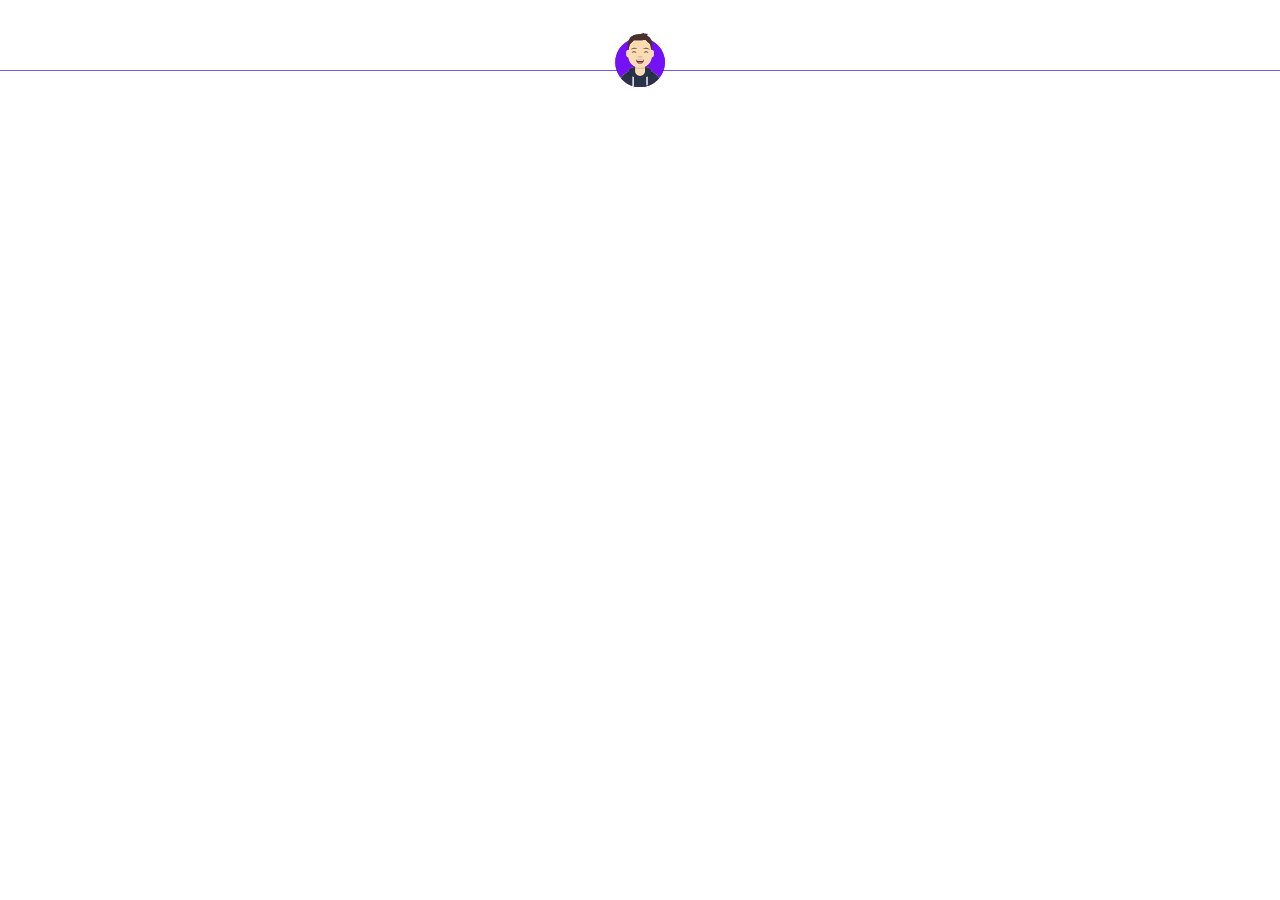
==== contact.html @ 0348c222 "." ====
<!DOCTYPE html>
<html lang="en">

<head>
    <meta charset="UTF-8">
    <meta name="viewport" content="width=device-width, initial-scale=1.0">
    <title>Contact..@anshuman-rath</title>
    <link rel="stylesheet" href="/css/contact/contact.css">
</head>

<body>
    <nav>
        <div id="navimg">
            <img src="/data/intro/mf-avatar.svg" alt="Anshuman Rath">
        </div>
    </nav>
</body>

</html>
---- css/contact/contact.css ----
*{
    margin: 0;
    padding: 0;
}
body{
    background-color: #ffffff;
}
nav{
    width: 100%;
    height: 70px;
    /* background-color: aqua; */
    display: flex;
    align-items: center;
    justify-content: center;
    
    border-bottom: 0.0001px solid #695de8;
}
#navimg {
    width: 50px;
    height: 50px;
    /* background-color: blue; */
    margin-top: 45px;
}
#navimg img{
    width:100%;
}
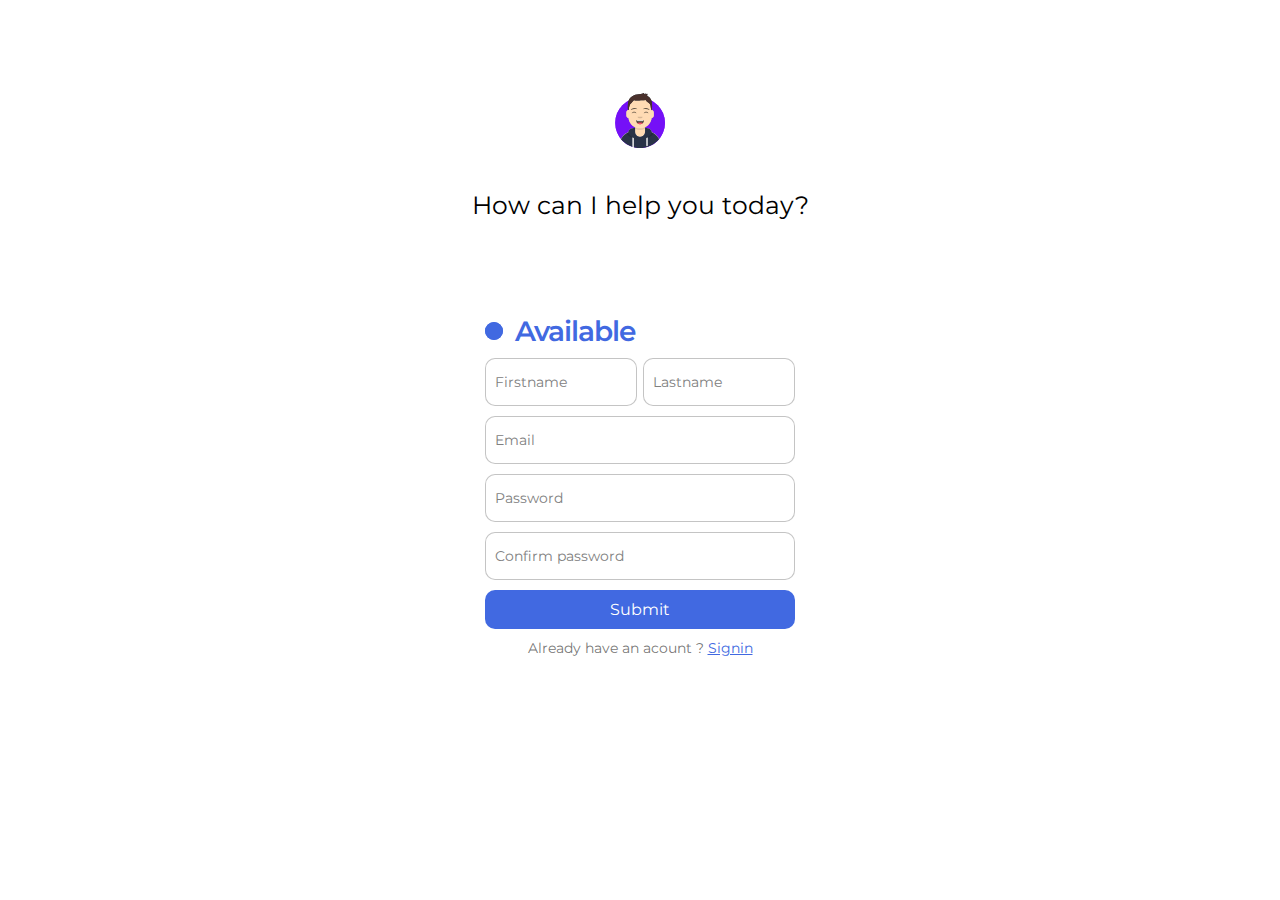
==== commit e06ec07c: "." ====
--- a/contact.html
+++ b/contact.html
@@ -10,10 +10,51 @@
 
 <body>
     <nav>
+        <div id="navbtns">
+            <!-- <a href="">Start a Project?</a> -->
+            <a href="index.html"><i class="fa-solid fa-xmark"></i></a>
+        </div>
         <div id="navimg">
             <img src="/data/intro/mf-avatar.svg" alt="Anshuman Rath">
         </div>
     </nav>
+
+    <div id="msg">
+        <span>How can I help you today?</span>
+    </div>
+    <div id="hiform">
+        <form class="form">
+            <p class="title">Available </p>
+            <!-- <p class="message">Signup now and get full access to our app. </p> -->
+                <div class="flex">
+                <label>
+                    <input required="" placeholder="" type="text" class="input">
+                    <span>Firstname</span>
+                </label>
+        
+                <label>
+                    <input required="" placeholder="" type="text" class="input">
+                    <span>Lastname</span>
+                </label>
+            </div>  
+                    
+            <label>
+                <input required="" placeholder="" type="email" class="input">
+                <span>Email</span>
+            </label> 
+                
+            <label>
+                <input required="" placeholder="" type="password" class="input">
+                <span>Password</span>
+            </label>
+            <label>
+                <input required="" placeholder="" type="password" class="input">
+                <span>Confirm password</span>
+            </label>
+            <button class="submit">Submit</button>
+            <p class="signin">Already have an acount ? <a href="#">Signin</a> </p>
+        </form>
+    </div>
 </body>
 
 </html>--- a/css/contact/contact.css
+++ b/css/contact/contact.css
@@ -1,26 +1,207 @@
+@import url('https://fonts.googleapis.com/css2?family=Montserrat:ital,wght@0,100..900;1,100..900&display=swap');
+
 *{
     margin: 0;
     padding: 0;
+    box-sizing: border-box;
+    font-family: "Montserrat", sans-serif;
+    scroll-behavior: smooth;
 }
 body{
     background-color: #ffffff;
 }
 nav{
     width: 100%;
-    height: 70px;
+    height: 150px;
     /* background-color: aqua; */
     display: flex;
+    flex-direction: column;
     align-items: center;
     justify-content: center;
-    
-    border-bottom: 0.0001px solid #695de8;
+    /* border-bottom: 0.0001px solid #695de8; */
+    padding: 30px;
+}
+#navbtns {
+    width: 100%;
+    height: 150px;
+    display: flex;
+    align-items: center;
+    justify-content: end;
+    gap: 10px;
+    /* background-color: antiquewhite; */
+}
+#navbtns a{
+    /* padding: 10px; */
+    /* background-color:#695de8 ; */
+    color: #695de8;
+    text-decoration: none;
+    border-radius: 15px;
+    /* color: aliceblue; */
+    font-size: 30px;
+    padding-right: 20px;
+
 }
 #navimg {
     width: 50px;
-    height: 50px;
+    height: 30%;
     /* background-color: blue; */
-    margin-top: 45px;
+    /* padding-bottom: 45px; */
 }
 #navimg img{
     width:100%;
-}+}
+
+#msg{
+    margin-top: 25px;
+    width: 100%;
+    height: 60px;
+    /* background-color: aqua; */
+    display: flex;
+    justify-content: center;
+    align-items: center;
+}
+#msg span{
+    font-size: 25px;
+}
+
+
+#hiform{
+    width: 100%;
+    height: 500px;
+    /* background-color: blueviolet; */
+    display: flex;
+    flex-direction: column;
+    align-items: center;
+    justify-content: center;
+}
+
+.form {
+    display: flex;
+    flex-direction: column;
+    gap: 10px;
+    max-width: 350px;
+    background-color: #fff;
+    padding: 20px;
+    border-radius: 20px;
+    position: relative;
+  }
+  
+  .title {
+    font-size: 28px;
+    color: royalblue;
+    font-weight: 600;
+    letter-spacing: -1px;
+    position: relative;
+    display: flex;
+    align-items: center;
+    padding-left: 30px;
+  }
+  
+  .title::before,.title::after {
+    position: absolute;
+    content: "";
+    height: 16px;
+    width: 16px;
+    border-radius: 50%;
+    left: 0px;
+    background-color: royalblue;
+  }
+  
+  .title::before {
+    width: 18px;
+    height: 18px;
+    background-color: royalblue;
+  }
+  
+  .title::after {
+    width: 18px;
+    height: 18px;
+    animation: pulse 1s linear infinite;
+  }
+  
+  .message, .signin {
+    color: rgba(88, 87, 87, 0.822);
+    font-size: 14px;
+  }
+  
+  .signin {
+    text-align: center;
+  }
+  
+  .signin a {
+    color: royalblue;
+  }
+  
+  .signin a:hover {
+    text-decoration: underline royalblue;
+  }
+  
+  .flex {
+    display: flex;
+    width: 100%;
+    gap: 6px;
+  }
+  
+  .form label {
+    position: relative;
+  }
+  
+  .form label .input {
+    width: 100%;
+    padding: 10px 10px 20px 10px;
+    outline: 0;
+    border: 1px solid rgba(105, 105, 105, 0.397);
+    border-radius: 10px;
+  }
+  
+  .form label .input + span {
+    position: absolute;
+    left: 10px;
+    top: 15px;
+    color: grey;
+    font-size: 0.9em;
+    cursor: text;
+    transition: 0.3s ease;
+  }
+  
+  .form label .input:placeholder-shown + span {
+    top: 15px;
+    font-size: 0.9em;
+  }
+  
+  .form label .input:focus + span,.form label .input:valid + span {
+    top: 30px;
+    font-size: 0.7em;
+    font-weight: 600;
+  }
+  
+  .form label .input:valid + span {
+    color: green;
+  }
+  
+  .submit {
+    border: none;
+    outline: none;
+    background-color: royalblue;
+    padding: 10px;
+    border-radius: 10px;
+    color: #fff;
+    font-size: 16px;
+    transform: .3s ease;
+  }
+  
+  .submit:hover {
+    background-color: rgb(56, 90, 194);
+  }
+  
+  @keyframes pulse {
+    from {
+      transform: scale(0.9);
+      opacity: 1;
+    }
+  
+    to {
+      transform: scale(1.8);
+      opacity: 0;
+    }
+  }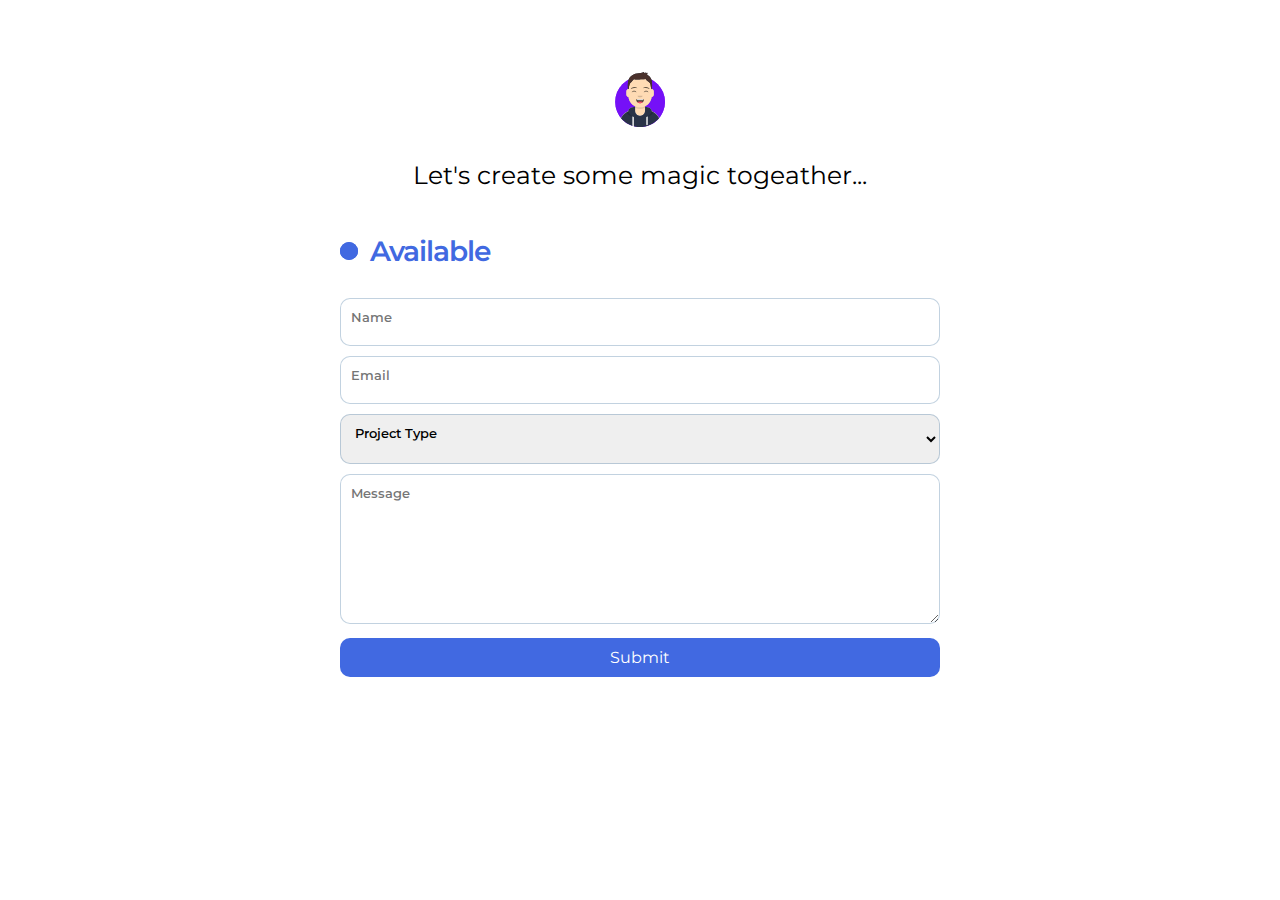
==== commit 8e17b640: "contact and hlo page added" ====
--- a/contact.html
+++ b/contact.html
@@ -6,6 +6,10 @@
     <meta name="viewport" content="width=device-width, initial-scale=1.0">
     <title>Contact..@anshuman-rath</title>
     <link rel="stylesheet" href="/css/contact/contact.css">
+    
+    <link rel="stylesheet" href="https://cdnjs.cloudflare.com/ajax/libs/font-awesome/6.5.2/css/all.min.css"
+        integrity="sha512-SnH5WK+bZxgPHs44uWIX+LLJAJ9/2PkPKZ5QiAj6Ta86w+fsb2TkcmfRyVX3pBnMFcV7oQPJkl9QevSCWr3W6A=="
+        crossorigin="anonymous" referrerpolicy="no-referrer" />
 </head>
 
 <body>
@@ -20,39 +24,31 @@
     </nav>
 
     <div id="msg">
-        <span>How can I help you today?</span>
+        <span>Let's create some magic togeather...</span>
     </div>
     <div id="hiform">
         <form class="form">
             <p class="title">Available </p>
-            <!-- <p class="message">Signup now and get full access to our app. </p> -->
-                <div class="flex">
-                <label>
-                    <input required="" placeholder="" type="text" class="input">
-                    <span>Firstname</span>
-                </label>
-        
-                <label>
-                    <input required="" placeholder="" type="text" class="input">
-                    <span>Lastname</span>
-                </label>
-            </div>  
-                    
             <label>
-                <input required="" placeholder="" type="email" class="input">
-                <span>Email</span>
-            </label> 
-                
-            <label>
-                <input required="" placeholder="" type="password" class="input">
-                <span>Password</span>
+                <input required="" placeholder="Name" type="text" class="input">
+                <!-- <span>Name</span> -->
             </label>
             <label>
-                <input required="" placeholder="" type="password" class="input">
-                <span>Confirm password</span>
+                <input required="" placeholder="Email" type="email" class="input">
+            </label>
+            <label>
+                <select required="" class="input">
+                    <option value="" disabled selected>Project Type</option>
+                    <option value="web_app">Web App</option>
+                    <option value="web_backend">Web Backend</option>
+                    <option value="core_python">Core Python</option>
+                    <option value="other">Other</option>
+                </select>
+            </label>
+            <label>
+                <textarea required="" placeholder="Message" id="msginput" class="input"></textarea>
             </label>
             <button class="submit">Submit</button>
-            <p class="signin">Already have an acount ? <a href="#">Signin</a> </p>
         </form>
     </div>
 </body>
--- a/css/contact/contact.css
+++ b/css/contact/contact.css
@@ -1,207 +1,189 @@
 @import url('https://fonts.googleapis.com/css2?family=Montserrat:ital,wght@0,100..900;1,100..900&display=swap');
 
-*{
-    margin: 0;
-    padding: 0;
-    box-sizing: border-box;
-    font-family: "Montserrat", sans-serif;
-    scroll-behavior: smooth;
+* {
+  margin: 0;
+  padding: 0;
+  box-sizing: border-box;
+  font-family: "Montserrat", sans-serif;
+  scroll-behavior: smooth;
 }
-body{
-    background-color: #ffffff;
+
+body {
+  background-color: #ffffff;
 }
-nav{
-    width: 100%;
-    height: 150px;
-    /* background-color: aqua; */
-    display: flex;
-    flex-direction: column;
-    align-items: center;
-    justify-content: center;
-    /* border-bottom: 0.0001px solid #695de8; */
-    padding: 30px;
+
+nav {
+  width: 100%;
+  height: 120px;
+  /* background-color: aqua; */
+  display: flex;
+  flex-direction: column;
+  align-items: center;
+  justify-content: center;
+  /* border-bottom: 0.0001px solid #695de8; */
+  padding: 30px;
 }
+
 #navbtns {
-    width: 100%;
-    height: 150px;
-    display: flex;
-    align-items: center;
-    justify-content: end;
-    gap: 10px;
-    /* background-color: antiquewhite; */
+  width: 100%;
+  height: 150px;
+  display: flex;
+  align-items: center;
+  justify-content: end;
+  gap: 10px;
+  /* background-color: antiquewhite; */
 }
-#navbtns a{
-    /* padding: 10px; */
-    /* background-color:#695de8 ; */
-    color: #695de8;
-    text-decoration: none;
-    border-radius: 15px;
-    /* color: aliceblue; */
-    font-size: 30px;
-    padding-right: 20px;
+
+#navbtns a {
+  /* padding: 10px; */
+  /* background-color:#695de8 ; */
+  color: #695de8;
+  text-decoration: none;
+  border-radius: 15px;
+  /* color: aliceblue; */
+  font-size: 30px;
+  padding-right: 20px;
 
 }
+
 #navimg {
-    width: 50px;
-    height: 30%;
-    /* background-color: blue; */
-    /* padding-bottom: 45px; */
-}
-#navimg img{
-    width:100%;
+  width: 50px;
+  height: 30%;
+  /* background-color: blue; */
+  /* padding-bottom: 45px; */
 }
 
-#msg{
-    margin-top: 25px;
-    width: 100%;
-    height: 60px;
-    /* background-color: aqua; */
-    display: flex;
-    justify-content: center;
-    align-items: center;
+#navimg img {
+  width: 100%;
 }
-#msg span{
-    font-size: 25px;
+
+#msg {
+  margin-top: 25px;
+  width: 100%;
+  height: 60px;
+  /* background-color: aqua; */
+  display: flex;
+  justify-content: center;
+  align-items: center;
+}
+
+#msg span {
+  font-size: 25px;
 }
 
 
-#hiform{
-    width: 100%;
-    height: 500px;
-    /* background-color: blueviolet; */
-    display: flex;
-    flex-direction: column;
-    align-items: center;
-    justify-content: center;
+#hiform {
+  width: 100%;
+  height: 500px;
+  /* background-color: blueviolet; */
+  display: flex;
+  flex-direction: column;
+  align-items: center;
+  justify-content: center;
 }
 
 .form {
-    display: flex;
-    flex-direction: column;
-    gap: 10px;
-    max-width: 350px;
-    background-color: #fff;
+  display: flex;
+  flex-direction: column;
+  gap: 10px;
+  width: 50%;
+  background-color: #fff;
+  padding: 20px;
+  border-radius: 20px;
+  position: relative;
+}
+
+.title {
+  font-size: 28px;
+  color: royalblue;
+  font-weight: 600;
+  letter-spacing: -1px;
+  position: relative;
+  display: flex;
+  align-items: center;
+  padding-left: 30px;
+  margin-bottom: 20px;
+}
+
+.title::before,
+.title::after {
+  position: absolute;
+  content: "";
+  height: 16px;
+  width: 16px;
+  border-radius: 50%;
+  left: 0px;
+  background-color: royalblue;
+}
+
+.title::before {
+  width: 18px;
+  height: 18px;
+  background-color: royalblue;
+}
+
+.title::after {
+  width: 18px;
+  height: 18px;
+  animation: pulse 1s linear infinite;
+}
+
+.form label {
+  position: relative;
+}
+
+.form label .input {
+  width: 100%;
+  padding: 10px 10px 20px 10px;
+  outline: 0;
+  border: 1px solid rgba(100, 142, 176, 0.397);
+  border-radius: 10px;
+  font-weight: 550;
+}
+
+#msginput{
+  height: 150px;
+}
+
+.form label .input:valid+span {
+  color: green;
+}
+
+.submit {
+  border: none;
+  outline: none;
+  background-color: royalblue;
+  padding: 10px;
+  border-radius: 10px;
+  color: #fff;
+  font-size: 16px;
+  transform: .3s ease;
+}
+
+.submit:hover {
+  background-color: rgb(56, 90, 194);
+}
+
+@keyframes pulse {
+  from {
+    transform: scale(0.9);
+    opacity: 1;
+  }
+
+  to {
+    transform: scale(1.8);
+    opacity: 0;
+  }
+}
+
+@media (max-width:750px) {
+
+  .form {
+    width: 100%;
     padding: 20px;
-    border-radius: 20px;
-    position: relative;
+    max-width: 465px;
   }
-  
-  .title {
-    font-size: 28px;
-    color: royalblue;
-    font-weight: 600;
-    letter-spacing: -1px;
-    position: relative;
-    display: flex;
-    align-items: center;
-    padding-left: 30px;
+  #msg span {
+    font-size: 16px;
   }
-  
-  .title::before,.title::after {
-    position: absolute;
-    content: "";
-    height: 16px;
-    width: 16px;
-    border-radius: 50%;
-    left: 0px;
-    background-color: royalblue;
-  }
-  
-  .title::before {
-    width: 18px;
-    height: 18px;
-    background-color: royalblue;
-  }
-  
-  .title::after {
-    width: 18px;
-    height: 18px;
-    animation: pulse 1s linear infinite;
-  }
-  
-  .message, .signin {
-    color: rgba(88, 87, 87, 0.822);
-    font-size: 14px;
-  }
-  
-  .signin {
-    text-align: center;
-  }
-  
-  .signin a {
-    color: royalblue;
-  }
-  
-  .signin a:hover {
-    text-decoration: underline royalblue;
-  }
-  
-  .flex {
-    display: flex;
-    width: 100%;
-    gap: 6px;
-  }
-  
-  .form label {
-    position: relative;
-  }
-  
-  .form label .input {
-    width: 100%;
-    padding: 10px 10px 20px 10px;
-    outline: 0;
-    border: 1px solid rgba(105, 105, 105, 0.397);
-    border-radius: 10px;
-  }
-  
-  .form label .input + span {
-    position: absolute;
-    left: 10px;
-    top: 15px;
-    color: grey;
-    font-size: 0.9em;
-    cursor: text;
-    transition: 0.3s ease;
-  }
-  
-  .form label .input:placeholder-shown + span {
-    top: 15px;
-    font-size: 0.9em;
-  }
-  
-  .form label .input:focus + span,.form label .input:valid + span {
-    top: 30px;
-    font-size: 0.7em;
-    font-weight: 600;
-  }
-  
-  .form label .input:valid + span {
-    color: green;
-  }
-  
-  .submit {
-    border: none;
-    outline: none;
-    background-color: royalblue;
-    padding: 10px;
-    border-radius: 10px;
-    color: #fff;
-    font-size: 16px;
-    transform: .3s ease;
-  }
-  
-  .submit:hover {
-    background-color: rgb(56, 90, 194);
-  }
-  
-  @keyframes pulse {
-    from {
-      transform: scale(0.9);
-      opacity: 1;
-    }
-  
-    to {
-      transform: scale(1.8);
-      opacity: 0;
-    }
-  }+}